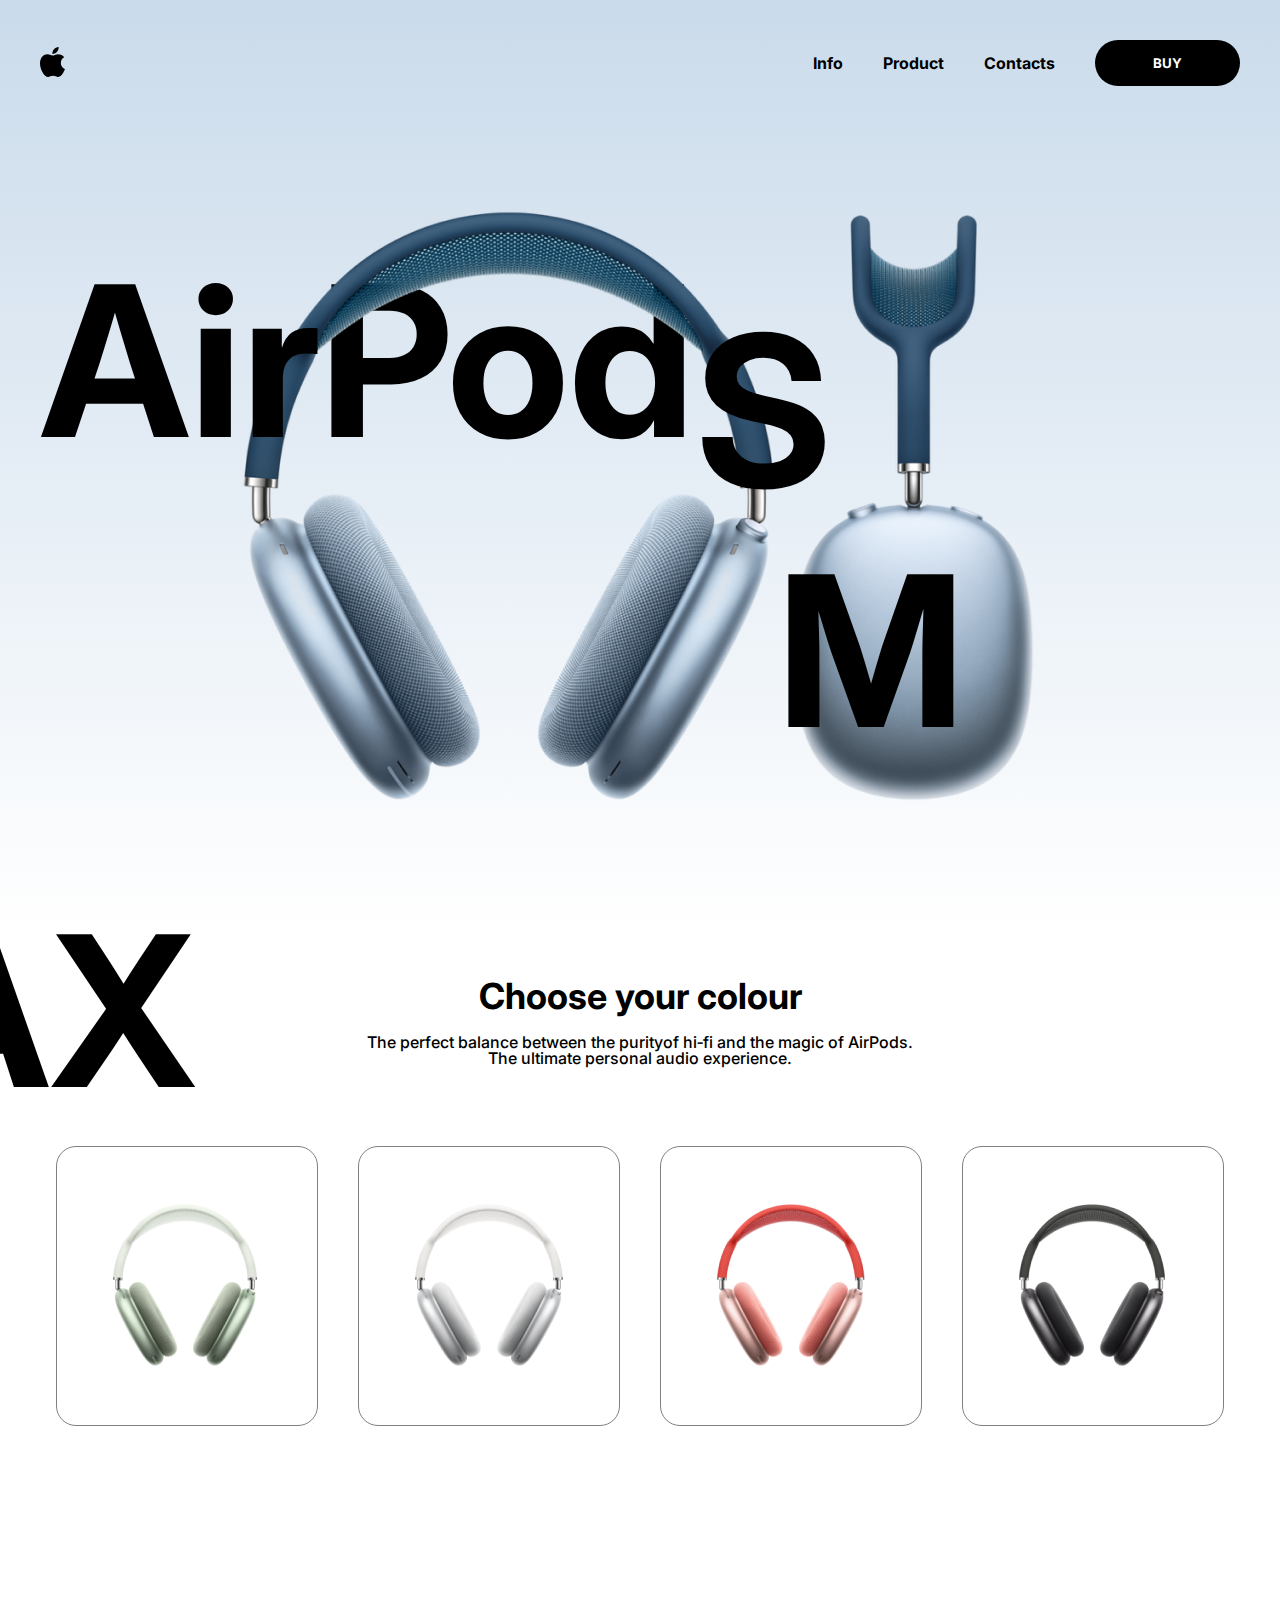
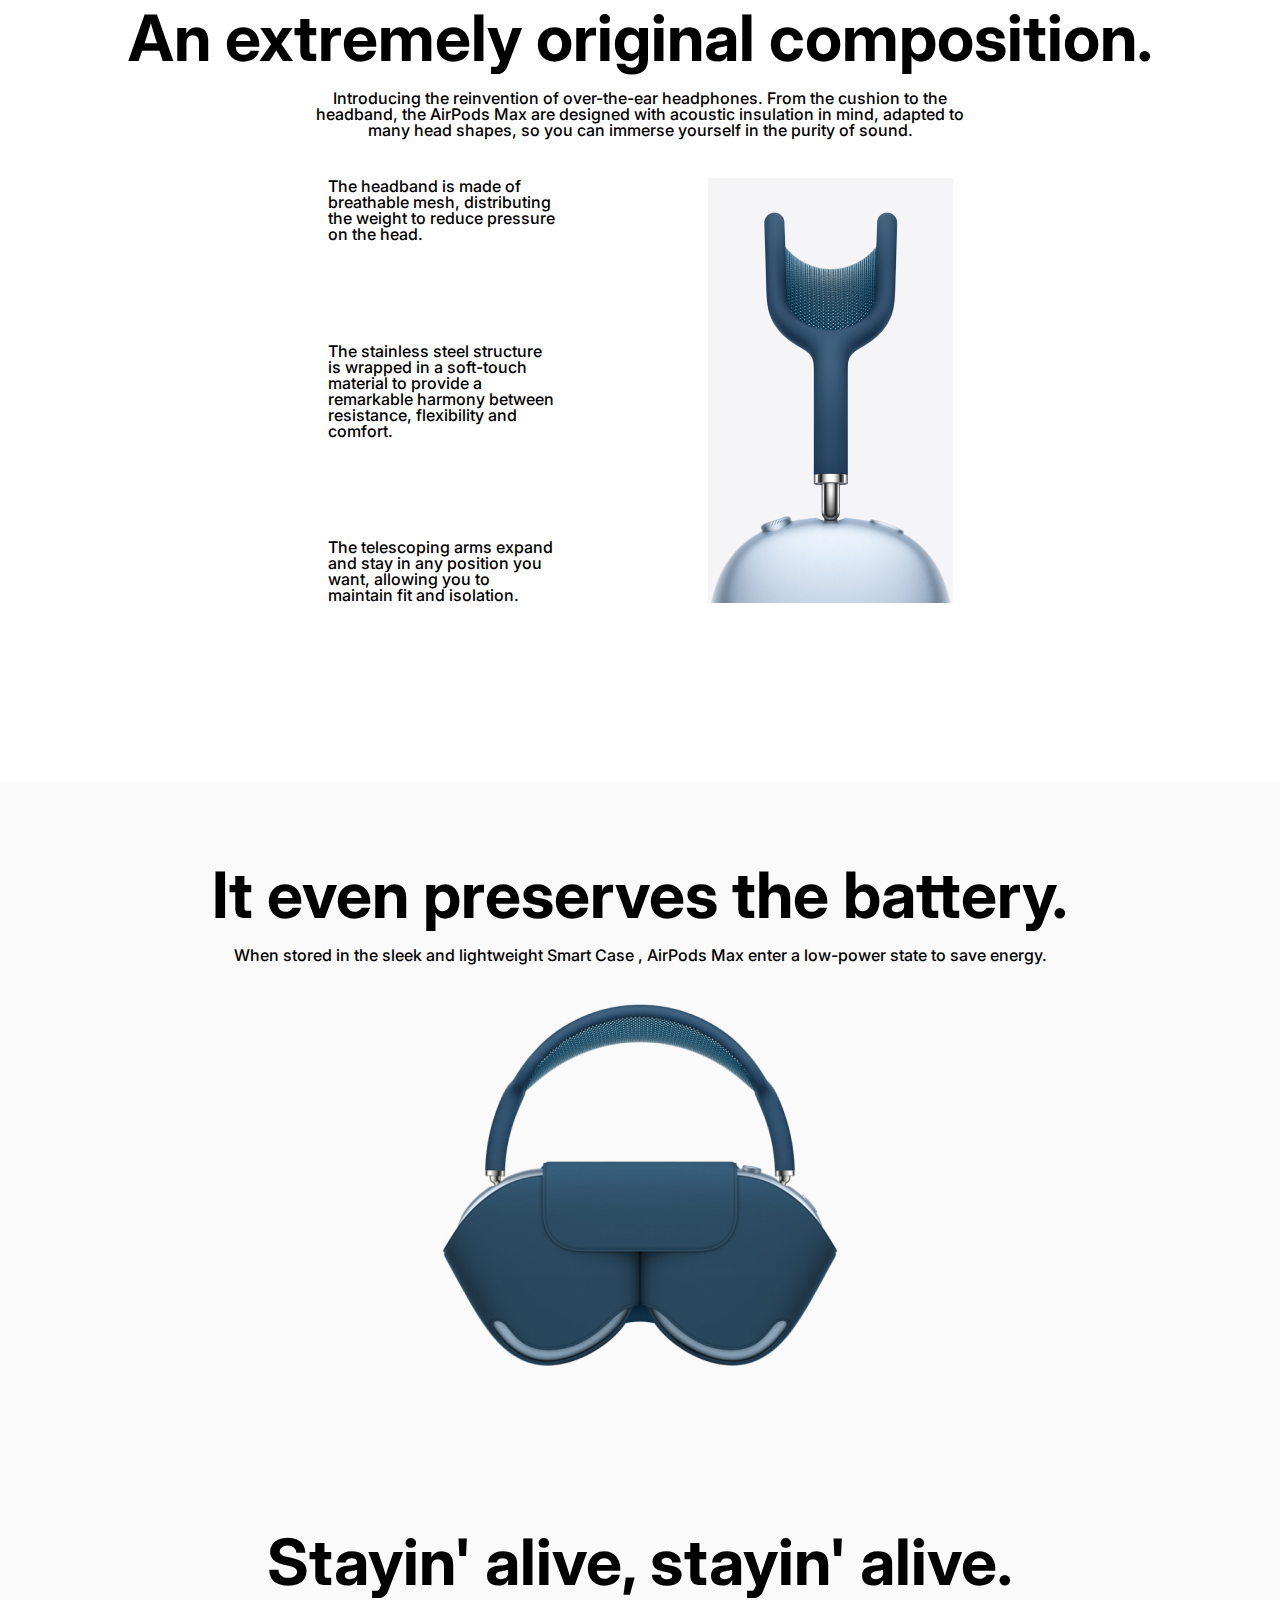
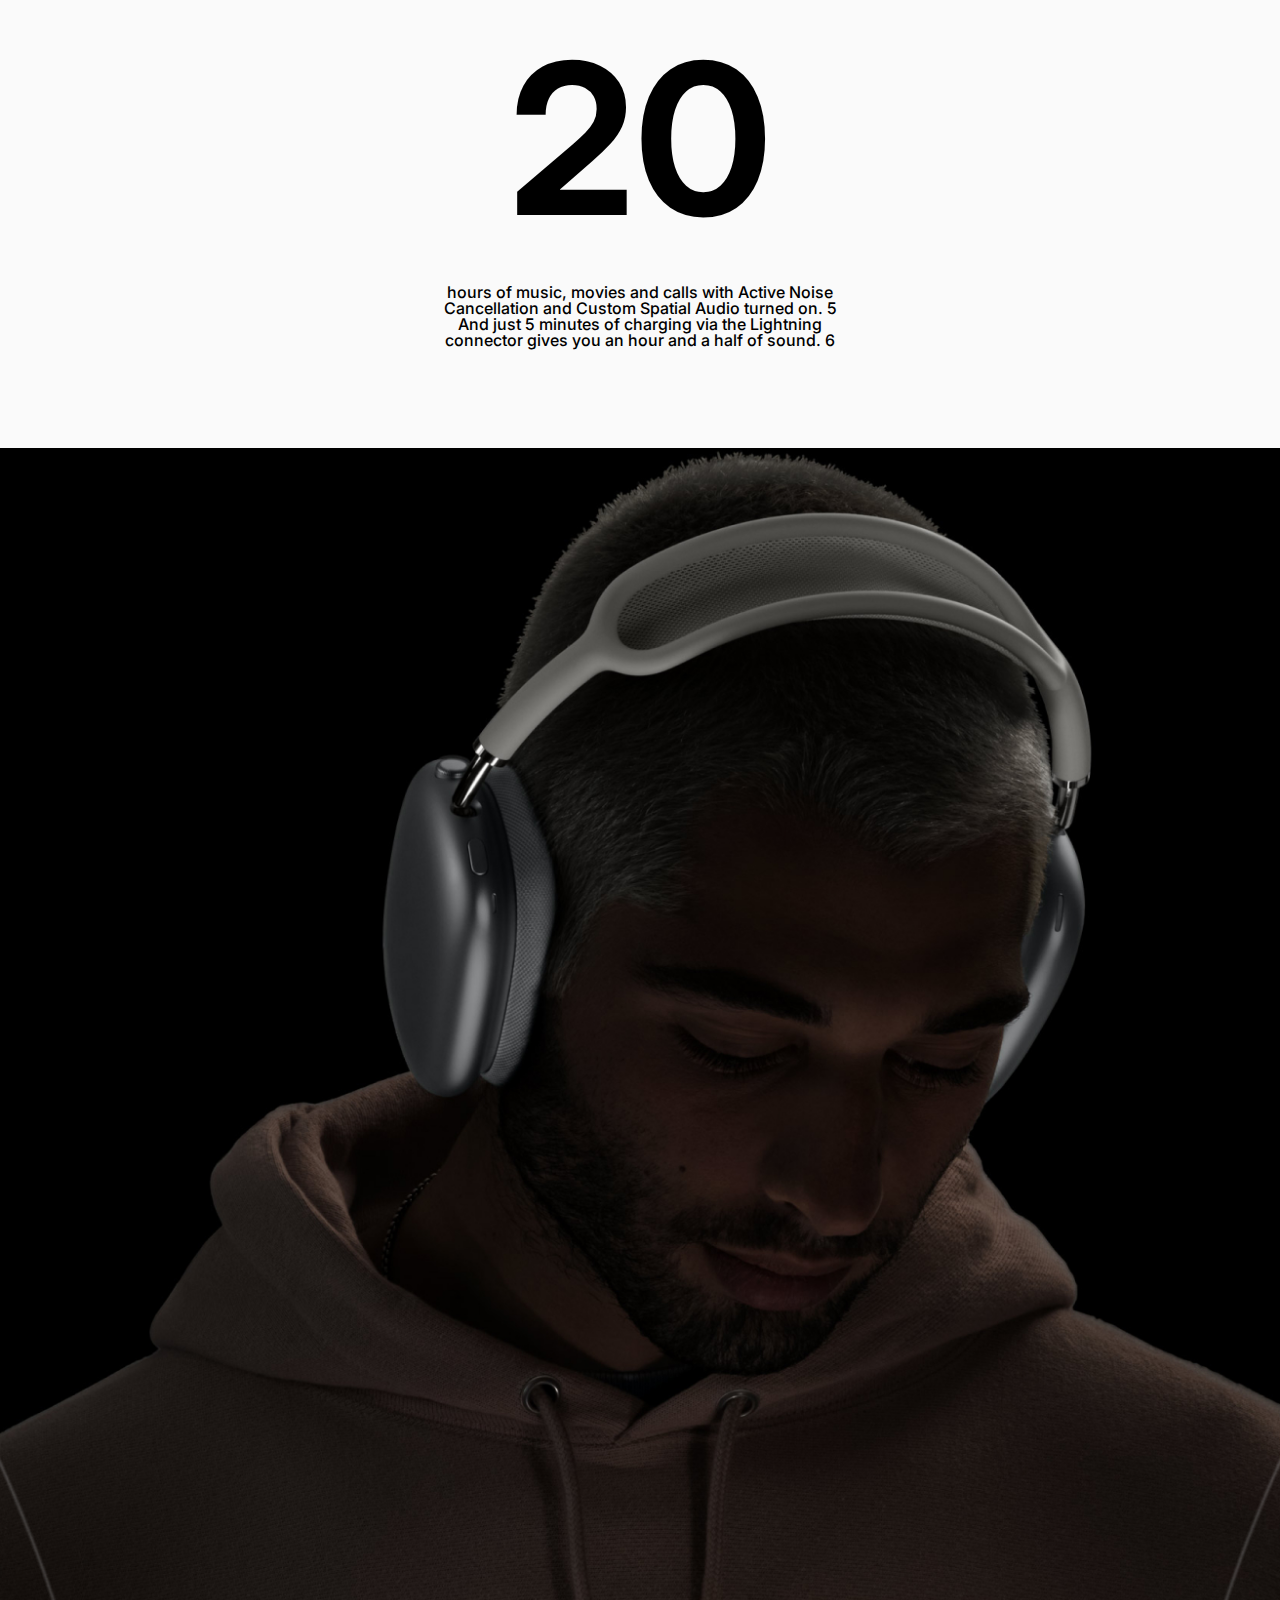
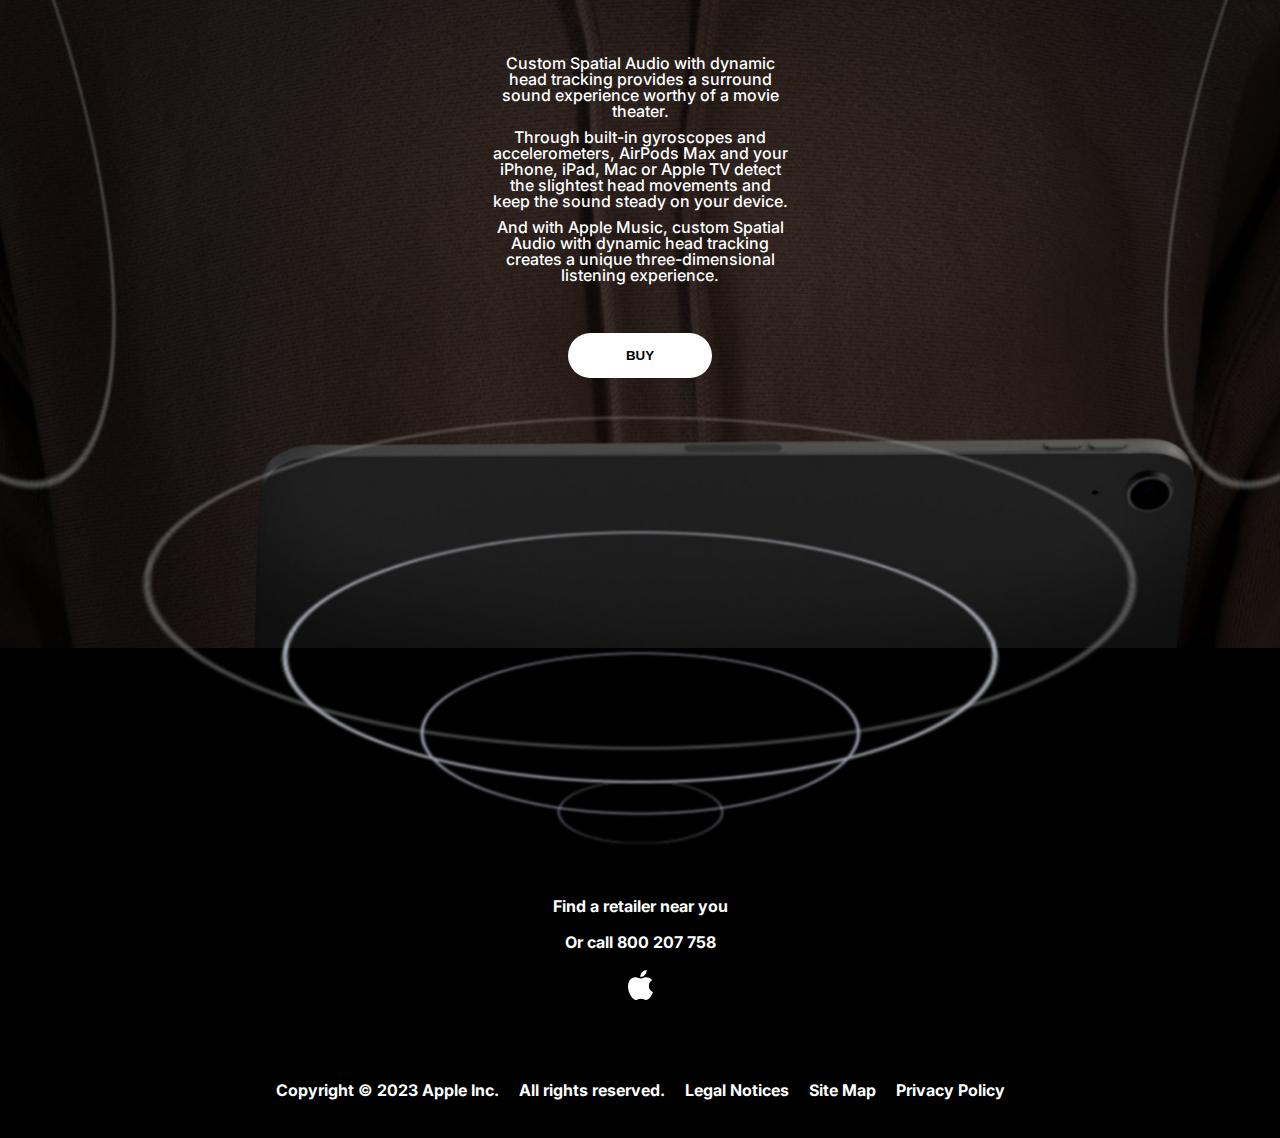
==== airpods/index.html @ c9e63a66 "AirPods Max layout" ====
<!DOCTYPE html>
<html lang="en">
<head>
    <meta charset="UTF-8">
    <title>Apple AirPods Max</title>
    <link rel="preconnect" href="https://fonts.googleapis.com">
    <link rel="preconnect" href="https://fonts.gstatic.com" crossorigin>
    <link href="https://fonts.googleapis.com/css2?family=Inter:wght@500;700&display=swap" rel="stylesheet">
    <link rel="stylesheet" href="css/main.css">
    <link rel="stylesheet" href="css/reset.css">
    <link rel="shortcut icon" href="images/logo-white.svg">
</head>
<body>
    <header class="header">
        <div class="container">
            <div class="header-top">
                <a class="logo" href="#">
                    <img src="images/logo.svg" alt="logotype">
                </a>
                <nav class="menu">
                    <ul class="menu-list">
                        <li class="menu-item">
                            <a class="menu-link" href="#">
                                Info
                            </a>
                        </li>
                        <li class="menu-item">
                            <a class="menu-link" href="#">
                                Product
                            </a>
                        </li>
                        <li class="menu-item">
                            <a class="menu-link" href="#">
                                Contacts
                            </a>
                        </li>
                        <li class="menu-item">
                            <button class="menu-btn">BUY</button>
                        </li>
                    </ul>
                </nav>
            </div>
            <div class="header-content">
                <h1 class="title">
                    <span class="title--air">Air</span><span class="title--pod">Pod</span><span class="title--s">S</span><span class="title--m">M</span><span class="title--ax">AX</span>
                </h1>
                <div class="header-content-images">
                    <!--<img src="images/airpods-black.png" alt="">-->
                    <img src="images/airpods-blue.png" alt="">
                    <!--<img src="images/airpods-green.png" alt="">-->
                    <!--<img src="images/airpods-red.png" alt="">-->
                    <!--<img src="images/airpods-white.png" alt="">-->
                </div>
            </div>
        </div>
    </header>

    <main class="main">
        <section class="choose-color">
            <div class="container">

                <h3 class="choose-color-title">Choose your colour</h3>
                <p class="choose-color-text">The perfect balance between the purityof hi‑fi and the magic of AirPods.
                    The ultimate personal audio experience.</p>

                <div class="choose-color-list">
                    <button class="choose-color-btn">
                        <img src="images/btn-green.png" alt="">
                    </button>

                    <button class="choose-color-btn">
                        <img src="images/btn-white.png" alt="">
                    </button>
                    
                    <button class="choose-color-btn">
                        <img src="images/btn-red.png" alt="">
                    </button>
                    
                    <button class="choose-color-btn">
                        <img src="images/btn-black.png" alt="">
                    </button>
                    
                    <!--
                        <button class="choose-color-btn">
                            <img src="images/btn-blue.png" alt="">
                        </button>
                    -->    
                </div>

            </div>    
        </section>

        <section class="composition">
            <div class="container">
                <h2 class="composition-title main-title">An extremely original composition.</h2>
                <p class="composition-text">
                    Introducing the reinvention of over-the-ear headphones. From the cushion to the headband, the AirPods Max are designed with acoustic insulation in mind, adapted to many head shapes, so you can immerse yourself in the purity of sound.
                </p>
                <div class="composition-inner">
                    <div class="composition-inner-text">
                        <p>The headband is made of breathable mesh, distributing the weight to reduce pressure on the head.</p>
                        <p>The stainless steel structure is wrapped in a soft-touch material to provide a remarkable harmony between resistance, flexibility and comfort.</p>
                        <p>The telescoping arms expand and stay in any position you want, allowing you to maintain fit and isolation.</p>
                    </div>
                    <img class="" src="images/side-blue.jpg" alt="">
                    <!--<img class="" src="images/side-green.jpg" alt="">
                    <img class="" src="images/side-white.jpg" alt="">
                    <img class="" src="images/side-red.jpg" alt="">
                    <img class="" src="images/side-black.jpg" alt="">-->
                </div>
            </div>
        </section>

        <section class="case">
            <div class="container">
                <h2 class="case-title main-title">
                    It even preserves the battery.
                </h2>

                <p class="case-text">
                    When stored in the sleek and lightweight Smart Case , AirPods Max enter a low-power state to save energy.
                </p>

                <img src="images/case-blue.jpg" alt="">
                <!--<img src="images/case-green.jpg" alt="">
                <img src="images/case-white.jpg" alt="">
                <img src="images/case-red.jpg" alt="">
                <img src="images/case-black.jpg" alt="">-->

                <h2 class="energy-title main-title">
                    Stayin' alive, stayin' alive.
                </h2>

                <p class="energy-num">20</p>
                <p class="energy-text">hours of music, movies and calls with Active Noise Cancellation and Custom Spatial Audio turned on. 5 And just 5 minutes of charging via the Lightning connector gives you an hour and a half of sound. 6</p>

            </div>

        </section>

        <section class="audio">
            <div class="container">
                <div class="audio-inner">
                   <div class="audio-box">
                    <p class="audio-text">Custom Spatial Audio with dynamic head tracking provides a surround sound experience worthy of a movie theater.</p>
                    <p class="audio-text">Through built-in gyroscopes and accelerometers, AirPods Max and your iPhone, iPad, Mac or Apple TV detect the slightest head movements and keep the sound steady on your device.</p>
                    <p class="audio-text">And with Apple Music, custom Spatial Audio with dynamic head tracking creates a unique three-dimensional listening experience.</p>
                    <button class="btn">buy</button>
                   </div>
                </div>
            </div>
        </section>

    </main>

    <footer class="footer">
        <div class="container">
            <a href="#" class="footer-link">Find a retailer near you</a>
            <p class="footer-text">
                Or call <a href="tel:800 207 758">800 207 758</a>
            </p>
            <a href="#" class="logo">
                <img src="images/logo-white.svg" alt="">
            </a>
            <ul class="footer-list">
                <li class="footer-item">Copyright © 2023 Apple Inc.</li>
                <li class="footer-item">All rights reserved.</li>
                <li class="footer-item"><a href="#">Legal Notices</a></li>
                <li class="footer-item"><a href="#">Site Map</a></li>
                <li class="footer-item"><a href="#">Privacy Policy</a></li>
            </ul>
        </div>
    </footer>

    <script src="js/main.js"></script>
</body>
</html>
---- airpods/css/main.css ----
html{
    box-sizing: border-box;
}

*,
*::before,
*::after{
    box-sizing: inherit;
}

a{
    color: inherit;
    text-decoration: none;
}

button{
    padding: 0;
    border: none;
    background-color: transparent;
    cursor: pointer;
}

ul{
    list-style: none;
}

body{
    font-family: 'Inter', sans-serif;
    color: #000;
    font-size: 16px;
    line-height: 1.2;
    font-weight: 500;
}

.container{
    max-width: 1220px;
    padding: 0 10px;
    margin: 0 auto;
}

.main-title{
    font-weight: 700;
    font-size: 64px;
    margin-bottom: 20px;
}

.header{
    min-height: 100vh;
    position: relative;
}

.header-top{
    display: flex;
    align-items: center;
    justify-content: space-between;
    padding: 40px 0;
}

.menu-list{
    display: flex;
    gap: 0 40px;
    align-items: center;
    font-weight: 700;
}

.menu-btn{
    font-family: inherit;
    padding: 15px 58px;
    border-radius: 30px;
    color: #fff;
    background-color: #000;
    font-weight: 700;
    text-transform: uppercase;
}

.header-content-images{
    text-align: center;
    padding-bottom: 50px;
}

.header-content-images::before{
    content: '';
    position: absolute;
    top: 0;
    bottom: 0;
    right: 0;
    left: 0;
    width: 100%;
    background: linear-gradient(180deg, #CADBEB 0%, rgba(235, 235, 235, 0.00) 100%);
    z-index: -2;
}


.title{
    font-size: 210px;
    font-weight: 700;
    position: absolute;
    padding-top: 130px;
}

.title--pod{
    position: relative;
    z-index: -1;
}

.title--s{
    display: inline-block;
    transform: translateY(50px);
}

.title--m{
    display: inline-block;
    transform: translate(-55px, 290px);
}

.title--ax{
    display: inline-block;
    position: relative;
    transform: translate(-140px, 440px);
    z-index: -1;
}

.choose-color{
    padding: 45px 0 180px;
    text-align: center;
}

.choose-color-title{
    font-size: 36px;
    font-weight: 700;
    max-width: 555px;
    margin: 0 auto 20px;
}

.choose-color-text{
    max-width: 555px;
    margin: 0 auto 80px;
}

.choose-color-list{
    display: flex;
    gap: 40px;
    justify-content: center;
}

.choose-color-btn{
    border: 1px solid grey;
    border-radius: 20px;
    padding: 50px 55px;
}

.composition{
    margin-bottom: 180px;
}

.composition-title{
    text-align: center;
}

.composition-text{
    text-align: center;
    max-width: 655px;
    margin: 0 auto 40px;
}

.composition-inner{
    max-width: 625px;
    margin: 0 auto;
    display: flex;
    justify-content: space-between;
}

.composition-inner-text{
    display: flex;
    flex-direction: column;
    justify-content: space-between;
    gap: 15px;
}

.composition-inner-text p{
    width: 230px;
}

.case{
    background-color: #fafafa;
    text-align: center;
    padding: 80px 0 100px;
}

.case-text{
    max-width: 825px;
    margin: 0 auto 40px;
}

.energy-title{
    padding-top: 160px;
    margin-bottom: 40px;
}

.energy-num{
    font-weight: 700;
    font-size: 210px;
    margin-bottom: 40px;
}

.energy-text{
    max-width: 400px;
    margin: 0 auto;
}

.audio{
    background-image: url("../images/audio-bg.jpg");
    background-repeat: no-repeat;
    background-position: top center;
    background-size: cover;
    position: relative;
    z-index: 1;
}

.audio::after{
    content:'';
    position: absolute;
    background-image: url('../images/sound.png');
    background-position: bottom center;
    background-size: cover;
    bottom: -250px;
    width: 100%;
    left: 0;
    right: 0;
    height: 145vh;
    background-repeat: no-repeat;
    z-index: -1;
    margin-bottom: 50px;
}

.audio-inner{
    min-height: 200vh;
    display: flex;
    justify-content: center;
    align-items: flex-end;
}

.audio-box{
    color: #fff;
    text-align: center;
    padding-bottom: 30vh;
}

.audio-text{
    width: 300px;
    margin-bottom: 10px;
    

}

.btn{
    text-transform: uppercase;
    font-weight: 700;
    color: #000;
    background-color: #fff;
    border-radius: 30px;
    padding: 15px 58px;
    margin-top: 40px;
}

.footer{
    background-color: #000;
    padding: 250px 0 40px;
    color: #fff;
    text-align: center;
    font-weight: 700;
}

.footer-text{
    padding: 20px 0;
}

.footer-list{
    padding-top: 80px;
    display: flex;
    justify-content: center;
    align-items: center;
    gap: 0 20px;
}
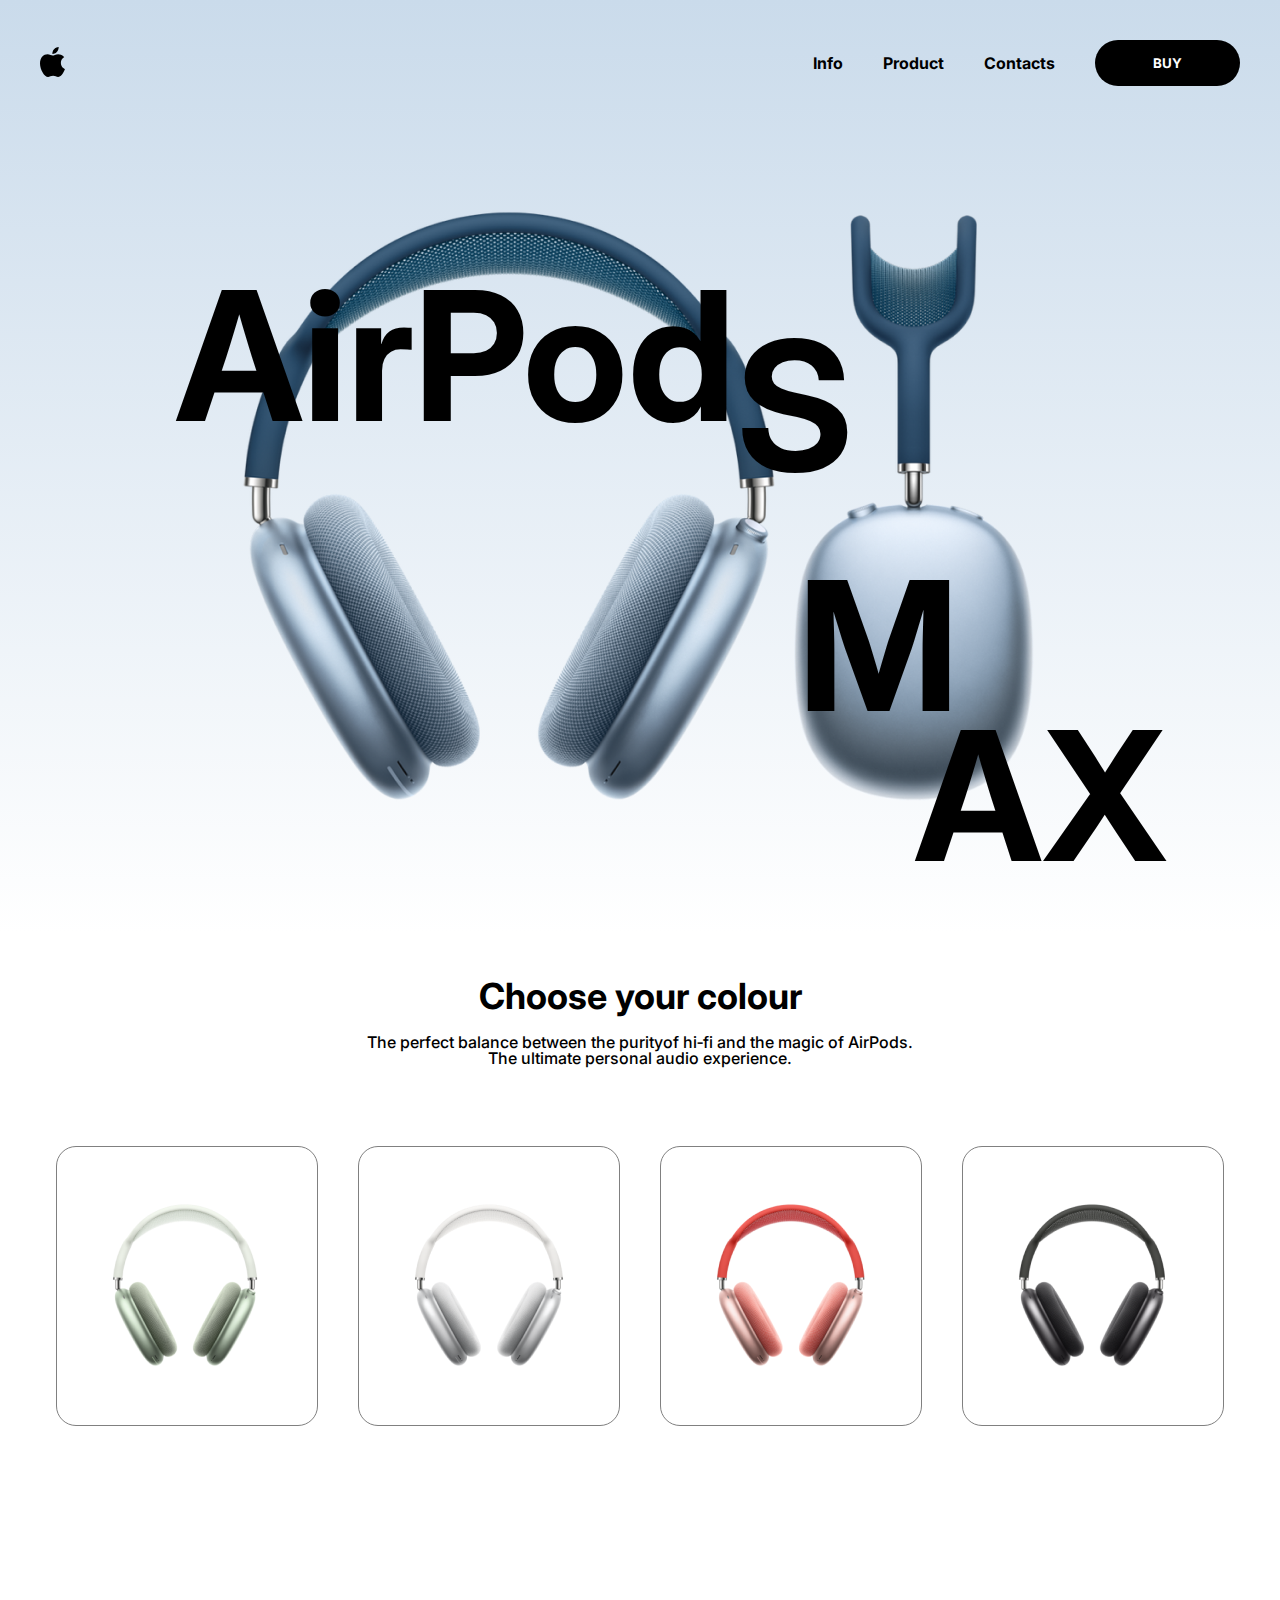
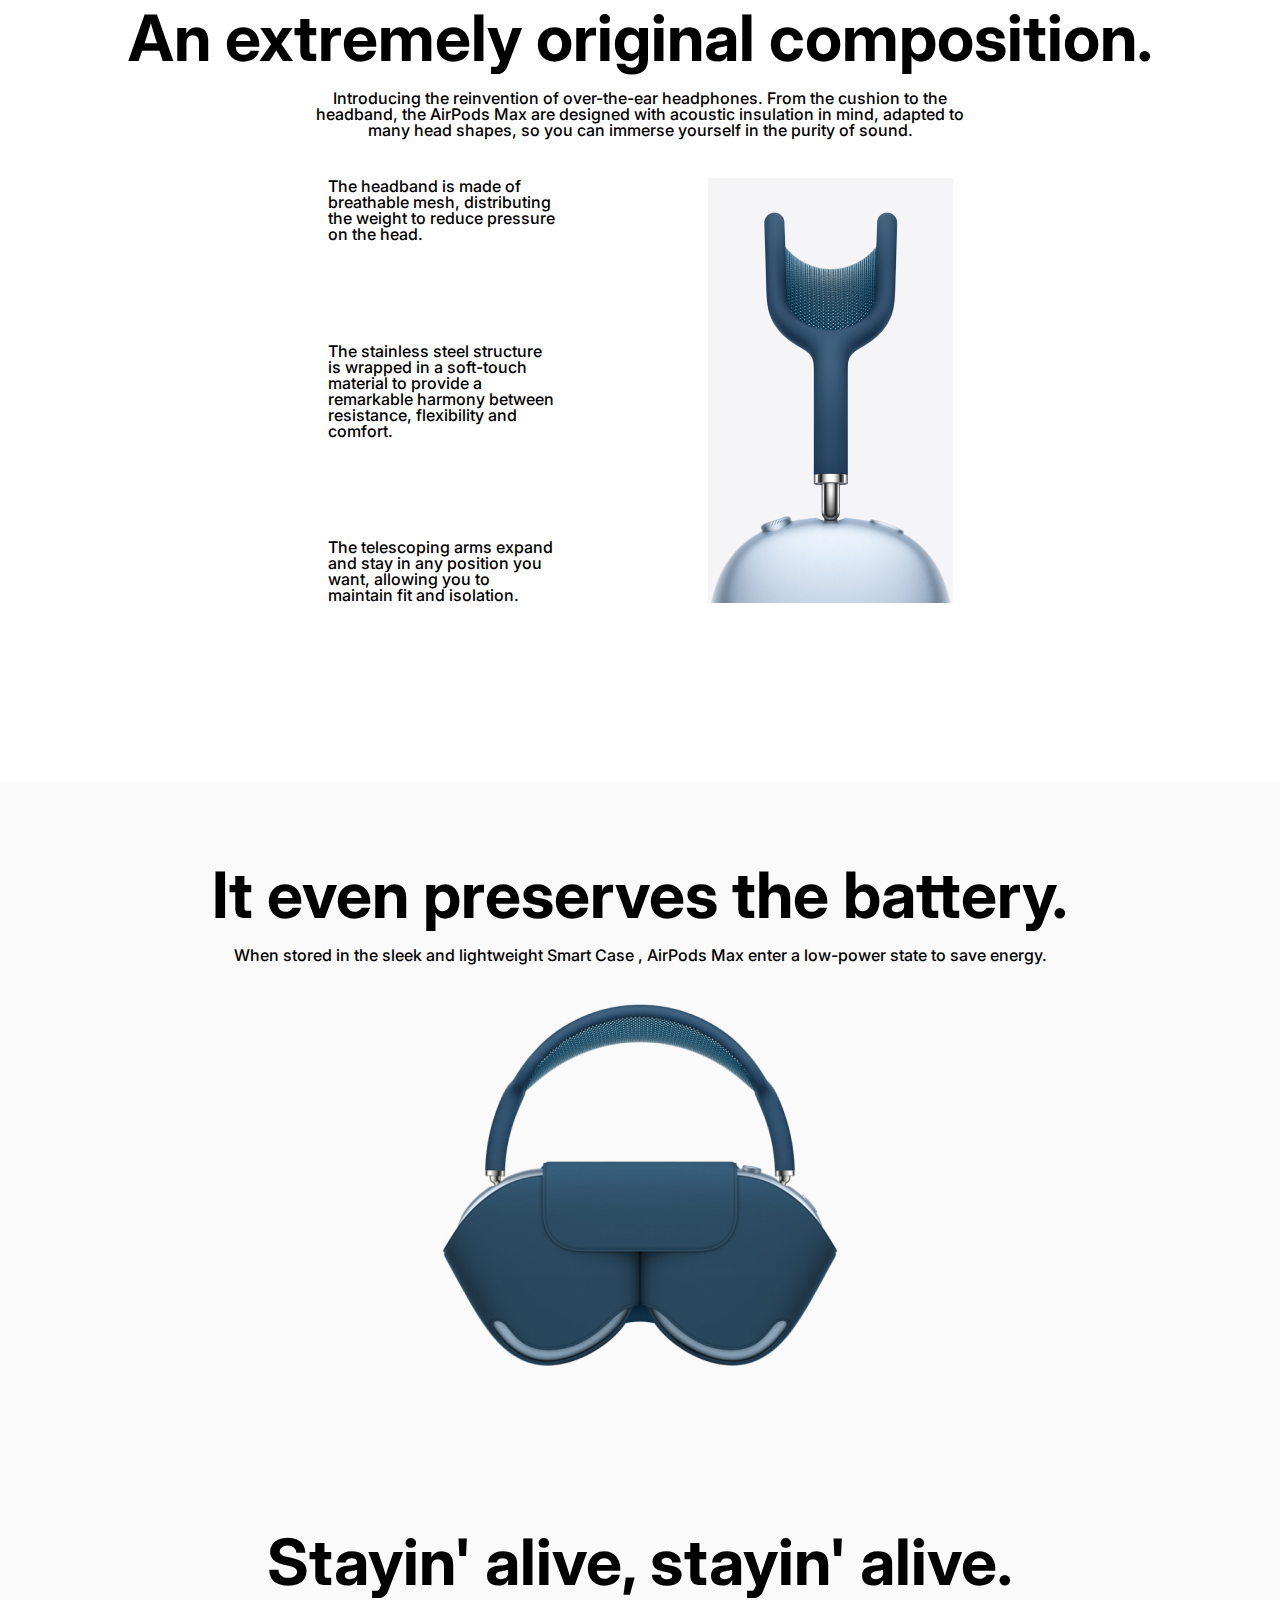
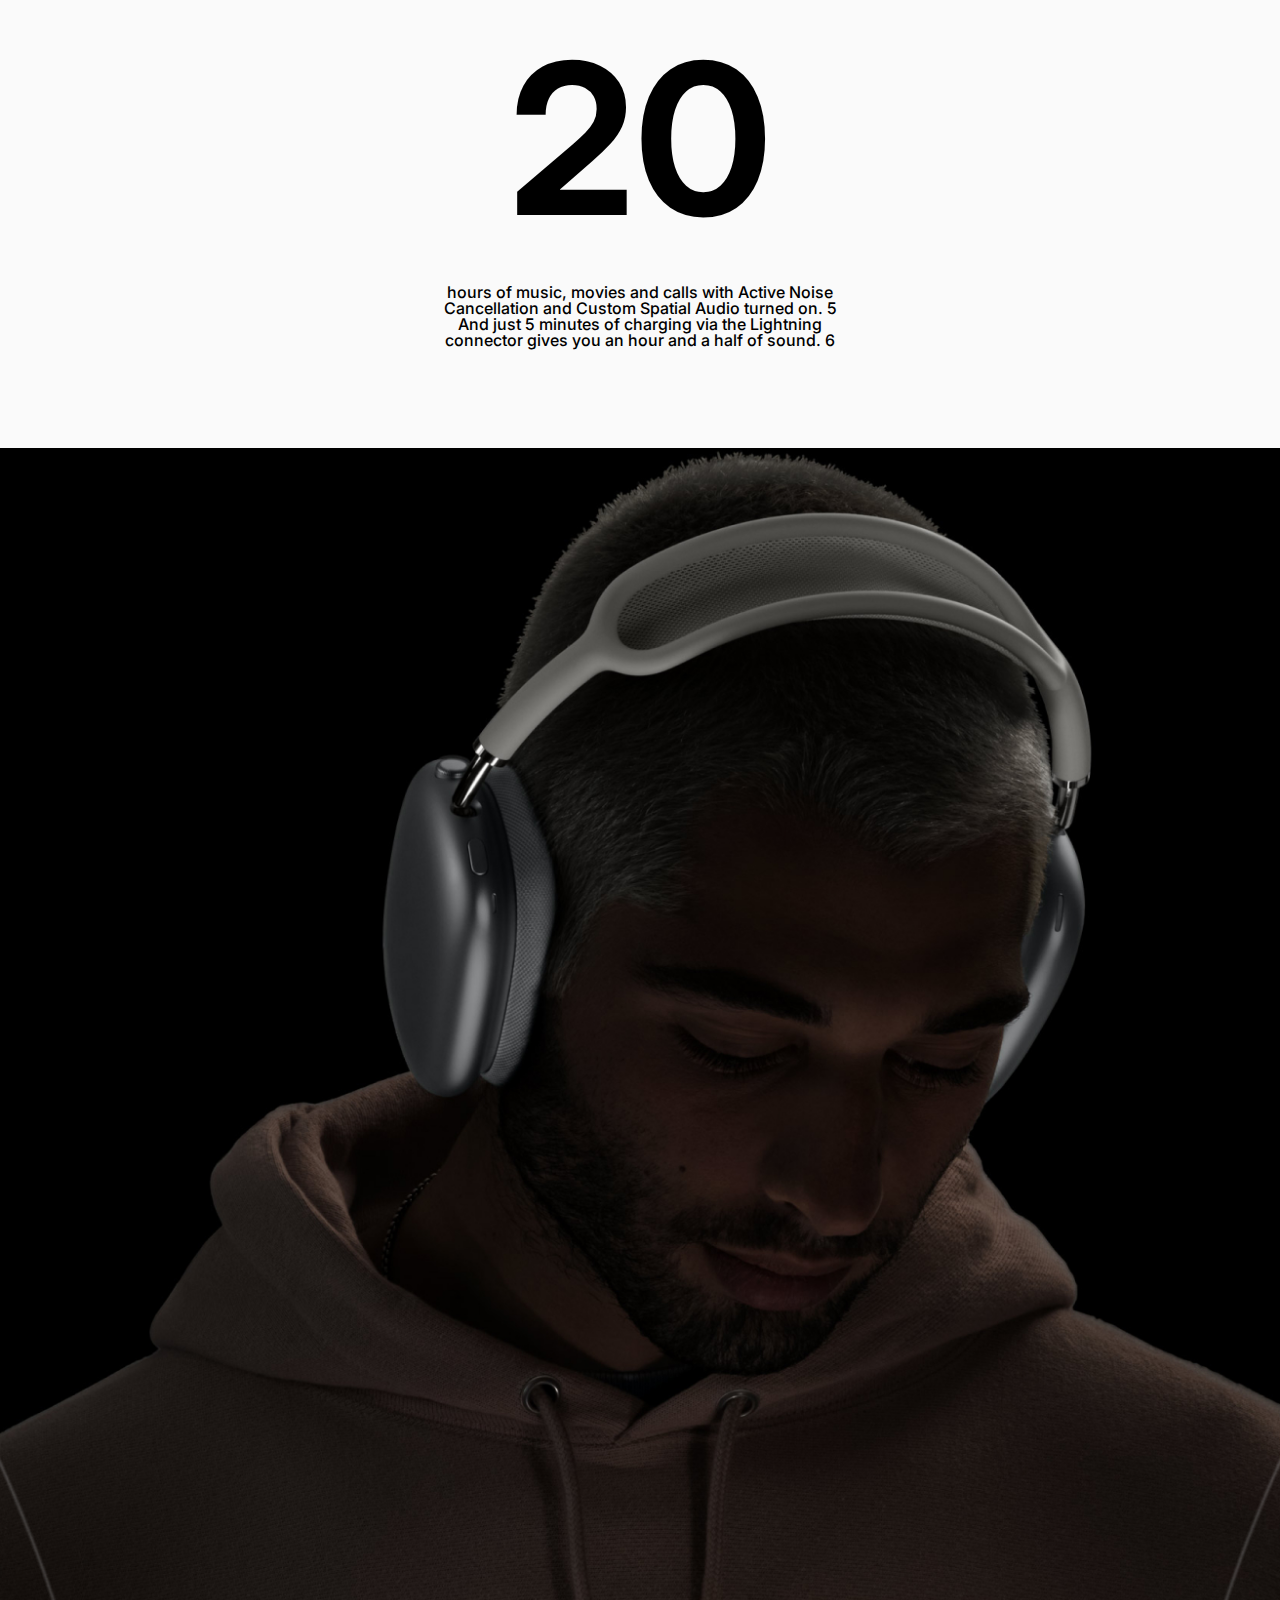
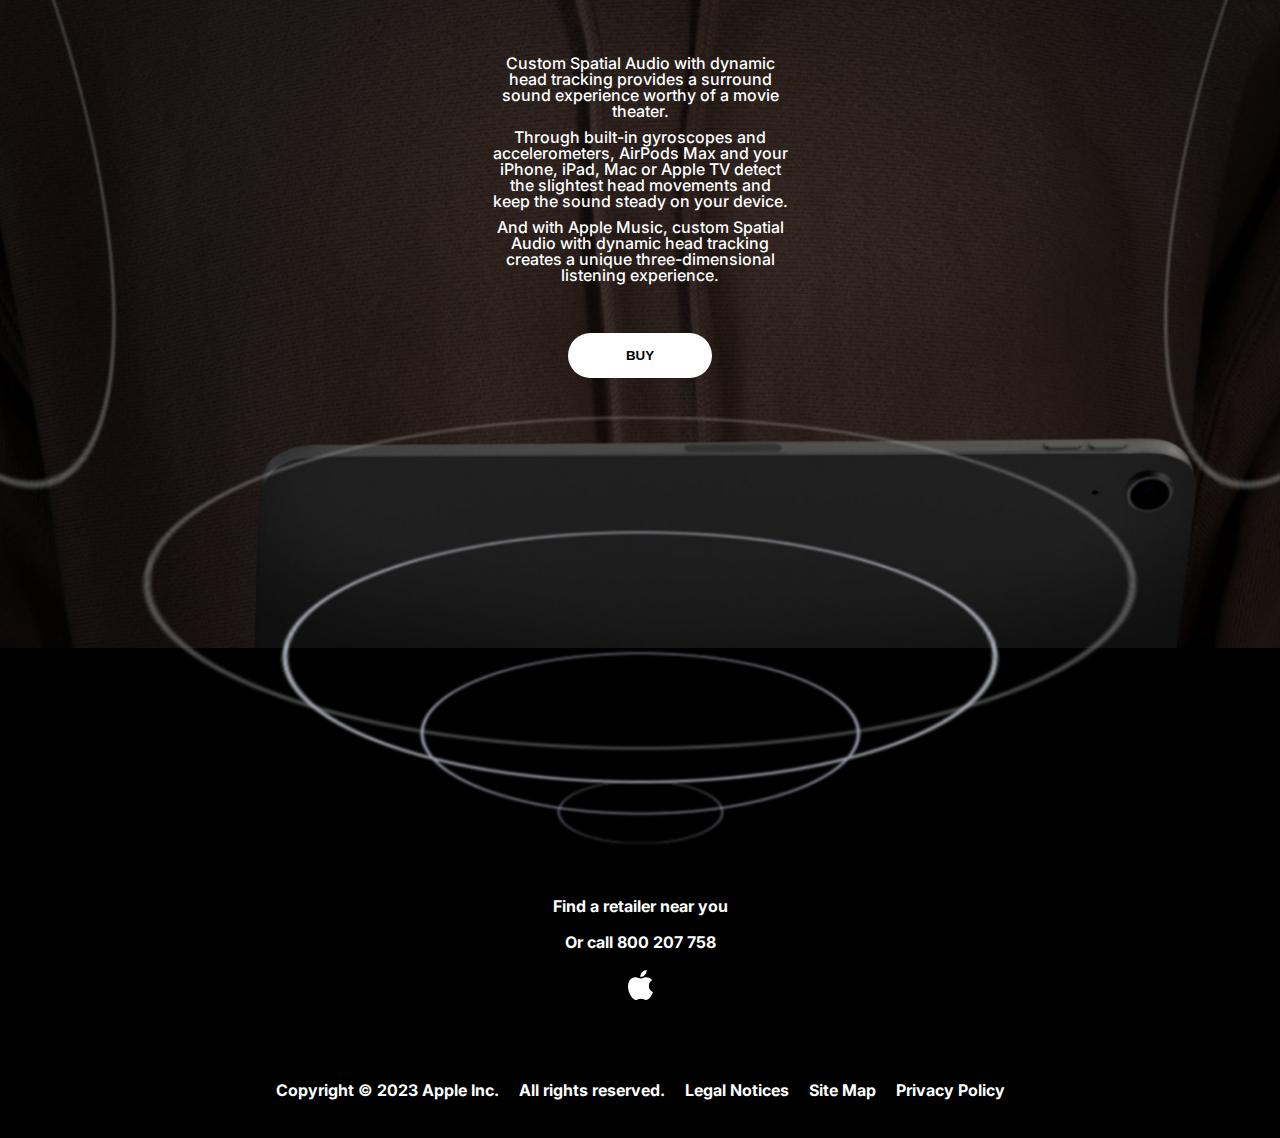
==== commit f9536ab8: "Add adaptive" ====
--- a/airpods/index.html
+++ b/airpods/index.html
@@ -2,6 +2,7 @@
 <html lang="en">
 <head>
     <meta charset="UTF-8">
+    <meta name="viewport" content="width=device-width, initial-scale=1.0">
     <title>Apple AirPods Max</title>
     <link rel="preconnect" href="https://fonts.googleapis.com">
     <link rel="preconnect" href="https://fonts.gstatic.com" crossorigin>
@@ -45,15 +46,15 @@
                     <span class="title--air">Air</span><span class="title--pod">Pod</span><span class="title--s">S</span><span class="title--m">M</span><span class="title--ax">AX</span>
                 </h1>
                 <div class="header-content-images">
-                    <!--<img src="images/airpods-black.png" alt="">-->
-                    <img src="images/airpods-blue.png" alt="">
-                    <!--<img src="images/airpods-green.png" alt="">-->
-                    <!--<img src="images/airpods-red.png" alt="">-->
-                    <!--<img src="images/airpods-white.png" alt="">-->
+                   <!--<img src="images/airpods-black.png" alt="">--> 
+                        <img src="images/airpods-blue.png" alt="">
+                    <!--<img src="images/airpods-green.png" alt="">
+                    <img src="images/airpods-red.png" alt="">
+                    <img src="images/airpods-white.png" alt="">-->
                 </div>
             </div>
         </div>
-    </header>
+    </header> 
 
     <main class="main">
         <section class="choose-color">
@@ -159,7 +160,7 @@
             <p class="footer-text">
                 Or call <a href="tel:800 207 758">800 207 758</a>
             </p>
-            <a href="#" class="logo">
+            <a href="#">
                 <img src="images/logo-white.svg" alt="">
             </a>
             <ul class="footer-list">
@@ -172,6 +173,6 @@
         </div>
     </footer>
 
-    <script src="js/main.js"></script>
+    <script src="./js/main.js"></script>
 </body>
 </html>--- a/airpods/css/main.css
+++ b/airpods/css/main.css
@@ -22,6 +22,10 @@
 
 ul{
     list-style: none;
+}
+
+.logo{
+    margin-right: 25px;
 }
 
 body{
@@ -282,3 +286,169 @@
     align-items: center;
     gap: 0 20px;
 }
+
+@media (max-width: 1468px){
+    .choose-color-list{
+        flex-wrap: wrap;
+    }
+
+    .header-content-images img{
+        max-width: 100%;
+    }
+
+    .title{
+        font-size: 180px;
+        transform: translate(135px, 10px);
+    }
+
+    .title--ax{
+        transform: translate(-100px, 440px);
+    }
+
+}
+
+@media (max-width: 1200px){
+    .title{
+        transform: none;
+        font-size: 140px;
+        padding-top: 15vh;
+        left: 0;
+        right: 0;
+        text-align: center;
+    }
+
+    .title--pod{
+        z-index: -1;
+    }
+
+    .title--s{
+        transform: none;
+        padding-right: 25px;
+    }
+
+    .title--m{
+        transform: none;
+    }
+
+    .title--ax{
+        transform: none;
+    }
+}
+
+@media (max-width: 930px){
+    .title{
+        position: relative;
+        font-size: 100px;
+        padding-top: 0;
+    }
+}
+
+@media (max-width: 770px){
+    .title{
+        font-size: 55px;
+    }
+
+    .choose-color{
+        padding-bottom: 60px;
+    }
+
+    .choose-color-list{
+        gap: 20px;
+    }
+
+    .choose-color-text{
+        margin: 0 auto 30px;
+    }
+
+    .main-title{
+        font-size: 36px;
+    }
+
+    .composition{
+        margin-bottom: 40px;
+    }
+
+    .energy-title{
+        padding-top: 55px;
+    }
+
+    .energy-num{
+        font-size: 115px;
+    }
+
+    .footer-list{
+        flex-wrap: wrap;
+        gap: 20px;
+    }
+}
+
+@media (max-width: 540px){
+    .case{
+        padding: 30px 0 50px;
+    }
+
+    .composition-inner{
+        flex-wrap: wrap;
+    }
+
+    .composition-inner-text p{
+        width: 100%;
+        margin-bottom: 10px;
+        text-align: center;
+    }
+
+    .composition-inner img{
+        margin: 0 auto;
+    }
+
+    .menu-list{
+        flex-wrap: wrap;
+        justify-content: space-between;
+    }
+
+    .menu-btn{
+        justify-content: center;
+        margin-left: 9vh;
+        margin-top: 10px;
+    }
+
+    .logo{
+        padding: 0;
+        margin-bottom: 7vh;
+    }
+    
+}
+
+@media (max-width: 414px){
+    .header{
+        min-height: 80vh;
+    }
+
+    .main-title{
+        font-size: 28px;
+    }
+
+    .choose-color-title{
+        font-size: 28px;
+    }
+
+    .energy-num{
+        font-size: 80px;
+    }
+
+    .case img{
+        max-width: 100%;
+    }
+
+
+}
+
+@media (max-width: 394px){
+    .title{
+        font-size: 48px;
+    }
+
+    .header{
+        min-height: 40vh;
+    }
+}